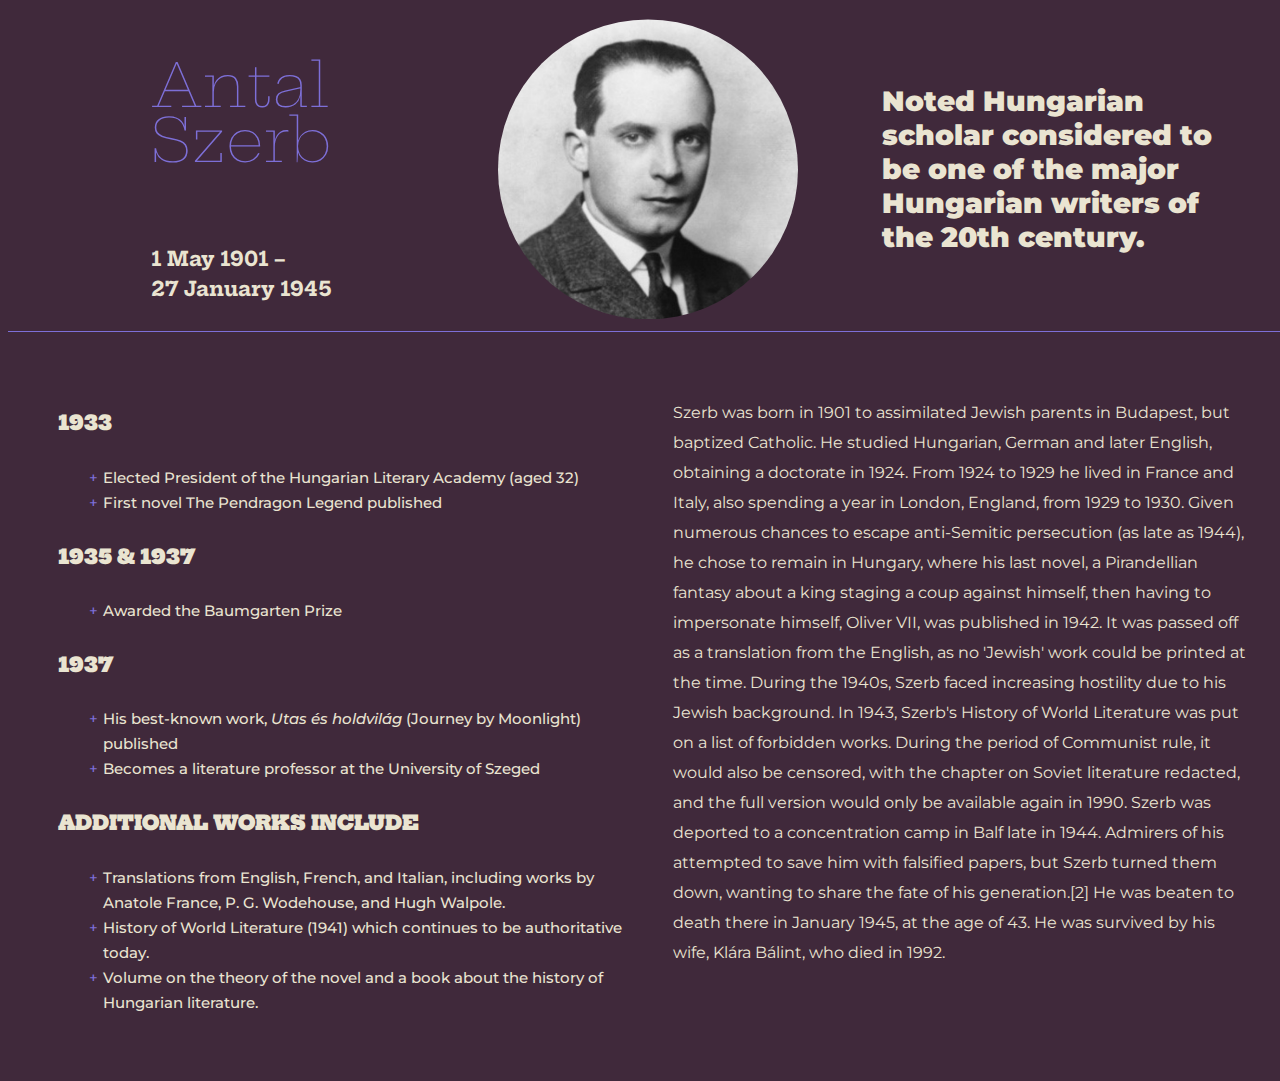
==== author.html @ 263e3b14 "updated" ====
<!DOCTYPE html>
<html>

<head>
    <title>Antal Szerb</title>
    <link rel="preconnect" href="https://fonts.googleapis.com">
    <link rel="preconnect" href="https://fonts.gstatic.com" crossorigin>
    <link href="https://fonts.googleapis.com/css2?family=Hepta+Slab:wght@200;300;700&family=Montserrat:ital,wght@0,400;0,500;0,600;0,700;1,300;1,400&family=Stylish&display=swap" rel="stylesheet">
 <link rel="stylesheet" type="text/css" href="styles/style.css">
 <style>
    img {
      clip-path: circle(50%);
    }
    ul li {
         margin-left: 0;
      }
    </style>
    
</head>
<body>
<div class="row even">
    <div class="third column"> 
        <h2> Antal <br/>Szerb</h2> 
        <h4>1 May 1901 – <br/>27 January 1945</h4> 
    </div>
    <div class="third center"> 
        <img src="assets/Szerb_square.png" alt="black and white image of Antal Szerb" width="300" height="300">
    </div>

    <div class="third"> 
        <h3><strong> Noted Hungarian scholar considered to be 
            one of the major Hungarian writers 
            of the 20th century.</strong></h3> 
    </div>
</div>

<div class="row rule padding"> 
 <div class="half">
    <h4><strong>1933</strong></h4>
        <ul>
            <li>Elected President of the Hungarian Literary Academy (aged 32)</li>
            <li>First novel The Pendragon Legend published</li>
        </ul>

    <h4><strong>1935 & 1937 </strong></h4>
        <ul>
            <li>Awarded the Baumgarten Prize </li>
        </ul>

    <h4><strong>1937</strong></h4>
        <ul>
            <li>His best-known work, <em>Utas és holdvilág</em> (Journey by Moonlight) published </li> 
            <li>Becomes a literature professor at the University of Szeged </li>
       </ul>

    <h4><strong>ADDITIONAL WORKS INCLUDE</strong></h4>
        <ul>
            <li>Translations from English, French, and Italian, including works by Anatole France, P. G. Wodehouse, and Hugh Walpole.</li>
            <li>History of World Literature (1941) which continues to be authoritative today.</li> 
            <li>Volume on the theory of the novel and a book about the history of Hungarian literature.</li>
        </ul>
  </div>

 <div class="half">
    <p>Szerb was born in 1901 to assimilated Jewish parents in Budapest, but baptized Catholic. He studied Hungarian, German and later English, obtaining a doctorate in 1924. From 1924 to 1929 he lived in France and Italy, also spending a year in London, England, from 1929 to 1930. Given numerous chances to escape anti-Semitic persecution (as late as 1944), he chose to remain in Hungary, where his last novel, a Pirandellian fantasy about a king staging a coup against himself, then having to impersonate himself, Oliver VII, was published in 1942. It was passed off as a translation from the English, as no 'Jewish' work could be printed at the time.
       During the 1940s, Szerb faced increasing hostility due to his Jewish background. In 1943, Szerb's History of World Literature was put on a list of forbidden works. During the period of Communist rule, it would also be censored, with the chapter on Soviet literature redacted, and the full version would only be available again in 1990. Szerb was deported to a concentration camp in Balf late in 1944. Admirers of his attempted to save him with falsified papers, but Szerb turned them down, wanting to share the fate of his generation.[2] He was beaten to death there in January 1945, at the age of 43. He was survived by his wife, Klára Bálint, who died in 1992.
    </p>
  </div>
</div>









</body>
 </html>
---- styles/style.css ----
html
{
  height:100%;
  width: 100%;
  
}
 
 
body {
  width: 100%;
  height: 100%;
  background-color:#40293B;
  
}

/*scroll bar*/
::-webkit-scrollbar {
  width:10px
}
::-webkit-scrollbar-track {
  background: #EAE4D1;  
}

::-webkit-scrollbar-thumb {
  background:  #7d6fd7;
}

/* TYPOGRAPHY*/
h1 {
  font-family: 'Hepta Slab', serif;
  font-weight:300;
  font-size: 90px; 
  color: #EAE4D1; 
  line-height: 85px; 
}

h2 {
  font-family: 'Hepta Slab', serif;
  line-height: 55px; 
  font-size: 60px;
  font-weight:200; 
  color:#7d6fd7;
}

h3 {
  font-family: 'Montserrat', sans-serif; 
  font-size: 28px; 
  color: #EAE4D1;
}

h4 {
  font-family: 'Hepta Slab', serif;
  font-size: 20px; 
  color:#EAE4D1; 
  line-height: 30px;}


  h5 {
    font-family: 'Hepta Slab', serif;
    font-size: 35px; 
    color:#EAE4D1; 
    line-height: 50px;}
 

p {
  font-family: 'Montserrat', sans-serif; 
  font-size: 18 px; 
  color: #EAE4D1; 
  line-height: 30px;}

  ul li {
    font-family: 'Montserrat', sans-serif; 
    font-size: 15px;
    font-weight:500;
    line-height: 25px;
    padding-left: 5px; 
    color: #EAE4D1;
    list-style-type:'+';
    text-indent: 0; 
    margin-left:0;
   }
   
   li::marker {
    color:#7d6fd7;
  }
 
  span.a {
    display: inline; 
    width: 100px;
    height: 100px;
    padding: 5px;
    background-color:511E79; 
  }


   
  
/* BACKGROUNDS */
.bg-open{
  background-image: url("assets/img/engjell-gjepali-ETN1HRiZag8-unsplash.jpg");
  background-size: cover;
  background-repeat: no-repeat;
  height: 500px; 
}
 
.para-rav {
  background-image: url("assets/img/train/trainaisle.gif");
  min-height:100vh;
  background-size: cover;
  background-attachment:fixed;
  background-position: center;
  background-repeat: no-repeat;
}



.rule {
  border-top: 1px solid #7d6fd7;
}




/* ALIGNMENT + PLACEMENT */

.center {
  display:flex; 
  justify-content: center;
  align-content: center;
}

.fixed-absolute-bottom {
  position: absolute;
   bottom:150px;
    display:flex; 
    justify-content: center;
  }
  
.absolute-top {
  position: absolute;
  top: 150px;
}

.relative—centered  {
  position: relative;
   bottom:20px;
    display:flex; 
    justify-content: center;
  }
.column { 
 display: flex;
 flex-direction: column;
 justify-content: center;
 flex-wrap: wrap;

}

.row {
  display:flex; 
  flex-direction: row; 
 
}


.padding {
  padding-top: 50px;
  padding-left: 50px; 
  padding-bottom:50px;
}

.sectionbanner {
  height:300px;
}
 

.fullview {
  width:100vh;
}

.half {
  width:50%; 
  padding-right: 35px;
  text-wrap:wrap;
 
}
.even {
  display:flex; 
  justify-content: space-evenly;  
}

.third {
  width:27%; 
  display:flex; 
  align-items: center;
}






/* LINKS */

a:link {
  color: #EAE4D1; 
  text-decoration:none; }

a:hover {
color:#7d6fd7;
 }



/* CONTAINERS + OVERLAYS*/

.circular { 
 position: relative; 
 width: 200px; 
 height: 200px; 
 overflow: hidden; 
 border-radius: 50%;
} 

.circular-img { 
  width: 100%; 
  height: 100%; 
 }

#selector {
  width:100%;
 
}

.img-container {
  position: relative;
 
}
.img-container2 {
  position:fixed;
}

.overlay-text {
  position: absolute;
  top: 70%; 
  left: 50%; 
  transform: translate(-50%, -50%); 
  color:  #EAE4D1; 
  padding: 10px 20px; 
  font-size: 20px; 
  text-align: center;
}


.overlay-dialog {
  position: absolute;
  top: 50%; 
  left: 50%; 
  transform: translate(-50%, -50%); 
  
}
 
.top-box {
  position: absolute;
  z-index: 1;  
 
  left: 80%;
  margin-bottom: 1em;
  height: 3em; 
  top:100px;
}


.middle-box {
  position: relative;
  z-index: 2;  
  width: 20%;
  left: 75%;
  top: -50px;
}

.relative-overlay {
  position:local;
  top:400px;
right: -200px;
}

.relative-overlay2 {
  position:sticky;
  top:80%;
  left: 20%;
}
.purpleborder{
border: 1px solid #7d6fd7;
width: 70%;
height: 200px;
display:flex;
flex-wrap: wrap;
padding:20px;
text-align:center;
overflow-x: hidden;
overflow-y: auto;
}

.purpletext {
  background-color:#40293B;
  width: 50%;
  height: 175px;
  display:flex;
  flex-wrap: wrap;
  padding:20px;
  text-align:center;
  overflow-x: hidden;
  overflow-y: auto;
  }
.sidescroll{
 
width: 1000;
height: 600px;
display:flex;
text-align:center;
overflow-x:auto;
overflow-y:hidden;
}

.scroll-one {
background-color:#7d6fd7
height: 600px;
display:flex;
flex-wrap: wrap;}

.wrapper {
  margin:20px;
}


/*  COLORS */
.purple {
  background-color: #7d6fd7;
}

.cream {
  width:100%;
  height: 300px;
  background: #EAE4D1;
} 

.nocolor {
  background: none;
}
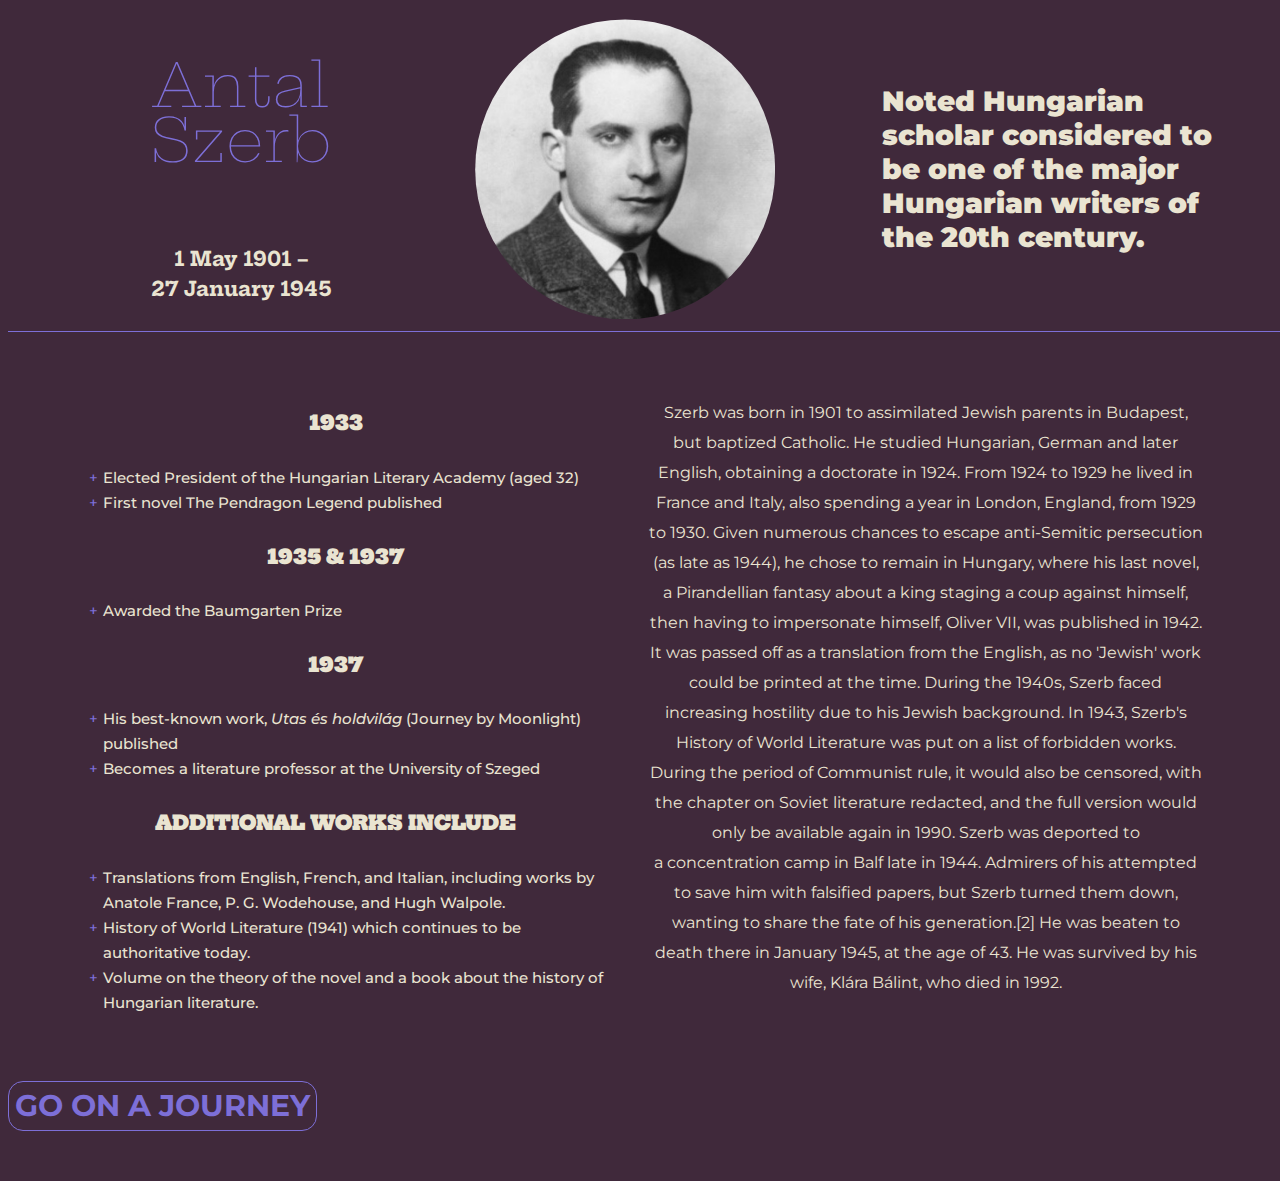
==== commit f7ebbd31: "october11" ====
--- a/author.html
+++ b/author.html
@@ -67,6 +67,8 @@
     </p>
   </div>
 </div>
+<div class="center"><button class="forkbtn" ><a href="index.html">GO ON A JOURNEY</a> </button> </div>
+<div class="spacer"></div>
 
 
 
--- a/styles/style.css
+++ b/styles/style.css
@@ -33,6 +33,7 @@
   font-size: 90px; 
   color: #EAE4D1; 
   line-height: 85px; 
+  text-align: center;
 }
 
 h2 {
@@ -53,21 +54,30 @@
   font-family: 'Hepta Slab', serif;
   font-size: 20px; 
   color:#EAE4D1; 
-  line-height: 30px;}
+  line-height: 30px;
+  text-align: center;
+}
 
 
   h5 {
     font-family: 'Hepta Slab', serif;
     font-size: 35px; 
     color:#EAE4D1; 
-    line-height: 50px;}
- 
-
+    line-height: 50px;
+  
+}
+ 
+.main{
+ display:flex;
+ align-items: center;
+}
 p {
   font-family: 'Montserrat', sans-serif; 
   font-size: 18 px; 
   color: #EAE4D1; 
-  line-height: 30px;}
+  line-height: 30px;
+  text-align: center;
+}
 
   ul li {
     font-family: 'Montserrat', sans-serif; 
@@ -93,7 +103,56 @@
     background-color:511E79; 
   }
 
-
+  .btn{
+    width:200px;
+    height:42px;
+    border-style: none;
+   background-color: #7d6fd7;
+     color:#EAE4D1;
+     font-family: 'Montserrat', sans-serif; 
+     font-size: 13px;
+     font-weight:700;
+     border-radius:15px;
+   }
+   
+   .optionbtn{
+      
+     background-color:transparent;
+     border: 1px solid #7d6fd7;
+      font-family: 'Montserrat', sans-serif; 
+      font-size: 15px;
+      color:#7d6fd7;
+      font-weight:700;
+      border-radius:15px;
+      outline-offset: 5px;
+   
+   }
+.spacer {
+  height:50px;
+}
+ 
+   .forkbtn{
+  background-color:transparent;
+    border: 1px solid #7d6fd7;
+     font-family: 'Montserrat', sans-serif; 
+     font-size: 30px;
+     height: 50px;
+     color:#7d6fd7;
+     font-weight:700;
+     border-radius:15px;
+     outline-offset: 20px;  
+  }
+  .forkbtn:hover {
+    background-color:#7d6fd7;
+    color:#EAE4D1;
+    transition: 0.7s;
+}
+.flashback {
+  
+  height:500px;
+  width: 800px;
+  background-color:#40293B;
+}
    
   
 /* BACKGROUNDS */
@@ -119,7 +178,7 @@
   border-top: 1px solid #7d6fd7;
 }
 
-
+.
 
 
 /* ALIGNMENT + PLACEMENT */
@@ -167,6 +226,7 @@
   padding-top: 50px;
   padding-left: 50px; 
   padding-bottom:50px;
+  padding-right: 50px;
 }
 
 .sectionbanner {
@@ -203,11 +263,15 @@
 /* LINKS */
 
 a:link {
-  color: #EAE4D1; 
+  color:#7d6fd7;
   text-decoration:none; }
 
 a:hover {
-color:#7d6fd7;
+color:#EAE4D1;
+ }
+
+ a:visited {
+  color:#7d6fd7;
  }
 
 
@@ -257,6 +321,9 @@
   top: 50%; 
   left: 50%; 
   transform: translate(-50%, -50%); 
+  display:flex;
+  justify-content: center;
+  
   
 }
  
@@ -302,6 +369,28 @@
 overflow-y: auto;
 }
 
+.letter{
+  border: 1px solid #7d6fd7;
+  width: 100%;
+  height: 700px;
+  display:flex;
+  flex-wrap: wrap;
+  padding:20px;
+  text-align:center;
+  overflow-x: hidden;
+  overflow-y: auto;
+  }
+.purpleborder2{
+  border: 1px solid #7d6fd7;
+  display:flex;
+  flex-wrap: wrap;
+  padding:20px;
+  text-align:center;
+ height: 500px;
+ position: absolute;
+ top:500px;
+ left: 60%;
+  }
 .purpletext {
   background-color:#40293B;
   width: 50%;
@@ -339,6 +428,9 @@
   background-color: #7d6fd7;
 }
 
+.orange {
+  background-color: #FF7E20;
+}
 .cream {
   width:100%;
   height: 300px;
